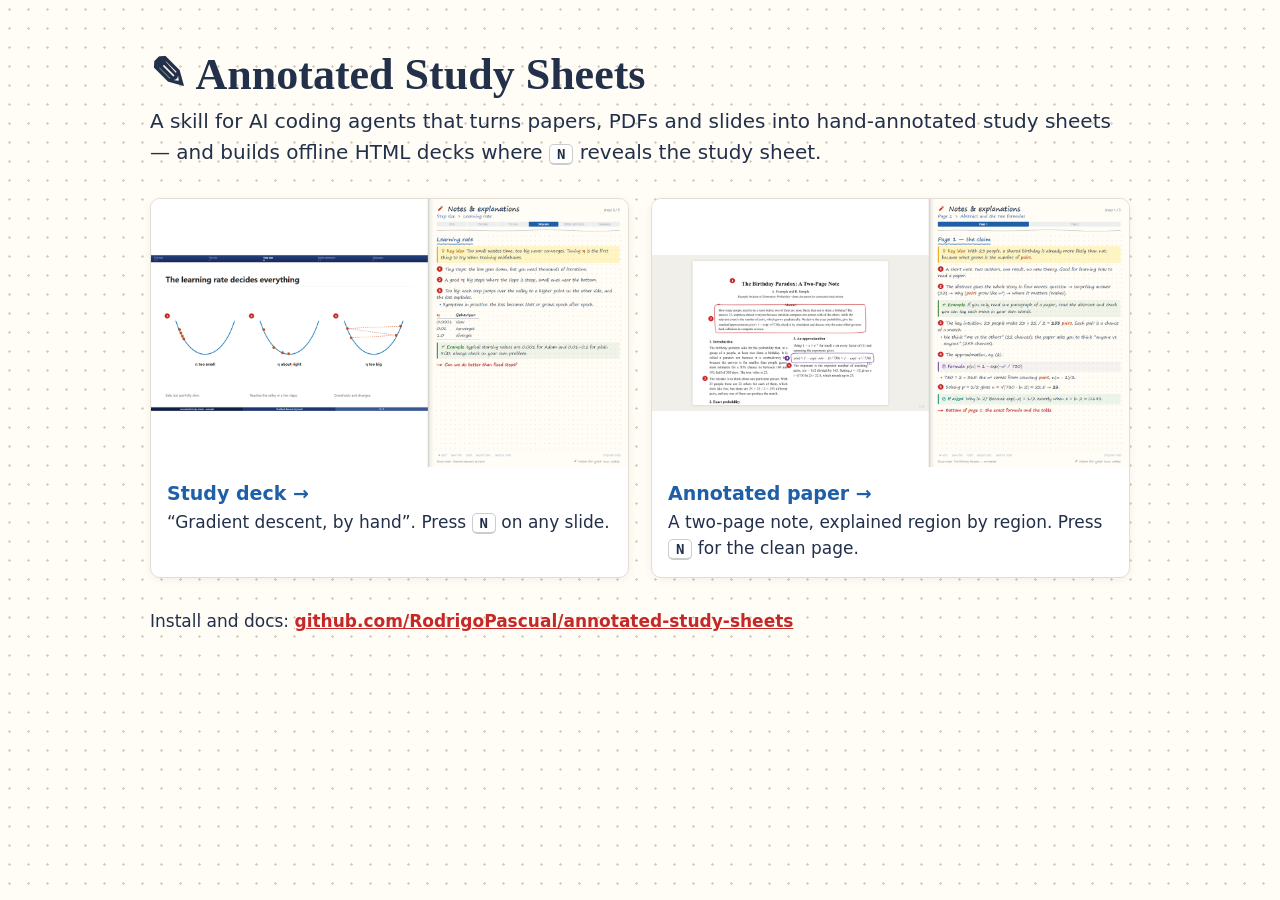
==== index.html @ 22794871 "Annotated Study Sheets v1.0.0" ====
<!doctype html>
<html lang="en">
<head>
<meta charset="utf-8">
<meta name="viewport" content="width=device-width, initial-scale=1">
<title>Annotated Study Sheets — annotate papers, PDFs and slides with AI (Claude Code skill)</title>
<meta name="description" content="Annotated Study Sheets: an Agent Skill for Claude Code that turns papers, PDFs and slides into hand-annotated study notes, and builds offline HTML presentations where pressing N reveals the study sheet behind every slide.">
<meta name="keywords" content="Claude Code skill, Agent Skills, Claude skills, annotate PDF, study notes, study guide, annotated paper, HTML presentation, slides, speaker notes, AI study tool, reveal.js alternative">
<meta name="author" content="Rodrigo Pascual-García">
<link rel="canonical" href="https://rodrigopascual.github.io/annotated-study-sheets/">
<meta property="og:type" content="website">
<meta property="og:site_name" content="Annotated Study Sheets">
<meta property="og:title" content="Annotated Study Sheets — hand-annotated study notes for papers, PDFs and slides">
<meta property="og:description" content="Annotated Study Sheets: an Agent Skill for Claude Code that turns papers, PDFs and slides into hand-annotated study notes, and builds offline HTML presentations where pressing N reveals the study sheet behind every slide.">
<meta property="og:url" content="https://rodrigopascual.github.io/annotated-study-sheets/">
<meta property="og:image" content="https://rodrigopascual.github.io/annotated-study-sheets/docs/img/deck-annotated.png">
<meta property="og:image:width" content="1440"><meta property="og:image:height" content="810">
<meta name="twitter:card" content="summary_large_image">
<meta name="twitter:title" content="Annotated Study Sheets — hand-annotated study notes for papers, PDFs and slides">
<meta name="twitter:description" content="Annotated Study Sheets: an Agent Skill for Claude Code that turns papers, PDFs and slides into hand-annotated study notes, and builds offline HTML presentations where pressing N reveals the study sheet behind every slide.">
<meta name="twitter:image" content="https://rodrigopascual.github.io/annotated-study-sheets/docs/img/deck-annotated.png">
<script type="application/ld+json">
{"@context":"https://schema.org","@type":"SoftwareSourceCode","name":"Annotated Study Sheets","description":"Annotated Study Sheets: an Agent Skill for Claude Code that turns papers, PDFs and slides into hand-annotated study notes, and builds offline HTML presentations where pressing N reveals the study sheet behind every slide.","codeRepository":"https://github.com/RodrigoPascual/annotated-study-sheets","programmingLanguage":["JavaScript","HTML","CSS","Python"],"license":"https://opensource.org/licenses/MIT","author":{"@type":"Person","name":"Rodrigo Pascual-García"},"keywords":"Claude Code skill, Agent Skills, annotate PDF, study notes, HTML presentation"}
</script>
<style>
  :root { --ink: #22304A; --accent: #1F5FA8; --red: #C62828; --paper: #FFFDF6; --dots: #D6D0C2; }
  body { margin: 0; background: var(--paper); background-image: radial-gradient(circle, var(--dots) 1.05px, transparent 1.45px); background-size: 19px 19px;
    color: var(--ink); font: 17px/1.55 "Segoe UI", system-ui, sans-serif; }
  main { max-width: 980px; margin: 0 auto; padding: 48px 20px 64px; }
  h1 { font: 700 44px "Segoe Print", "Bradley Hand", "Comic Sans MS", cursive; margin: 0 0 6px; }
  .lead { font-size: 20px; margin: 0 0 30px; }
  .grid { display: grid; grid-template-columns: repeat(auto-fit, minmax(280px, 1fr)); gap: 22px; }
  a.card { display: block; background: #fff; border: 1px solid #e3ded1; border-radius: 10px; overflow: hidden; color: inherit; text-decoration: none; box-shadow: 0 2px 10px rgba(0,0,0,.06); }
  a.card img { width: 100%; display: block; }
  a.card div { padding: 12px 16px 16px; }
  a.card b { color: var(--accent); font-size: 19px; }
  kbd { font: 600 14px Consolas, monospace; background: #fff; border: 1px solid #ccc; border-bottom-width: 2px; border-radius: 5px; padding: 1px 7px; }
  .note { margin-top: 30px; }
  .note a { color: var(--red); font-weight: 600; }
</style>
</head>
<body>
<main>
  <h1>✎ Annotated Study Sheets</h1>
  <p class="lead">A skill for AI coding agents that turns papers, PDFs and slides into hand-annotated study sheets — and builds offline HTML decks where <kbd>N</kbd> reveals the study sheet.</p>
  <div class="grid">
    <a class="card" href="examples/gradient-descent/index.html#4"><img src="docs/img/deck-annotated.png" alt="Study deck example">
      <div><b>Study deck →</b><br>“Gradient descent, by hand”. Press <kbd>N</kbd> on any slide.</div></a>
    <a class="card" href="examples/annotated-paper/index.html#1"><img src="docs/img/paper-page1.png" alt="Annotated paper example">
      <div><b>Annotated paper →</b><br>A two-page note, explained region by region. Press <kbd>N</kbd> for the clean page.</div></a>
  </div>
  <p class="note">Install and docs: <a href="https://github.com/RodrigoPascual/annotated-study-sheets">github.com/RodrigoPascual/annotated-study-sheets</a></p>
</main>
</body>
</html>
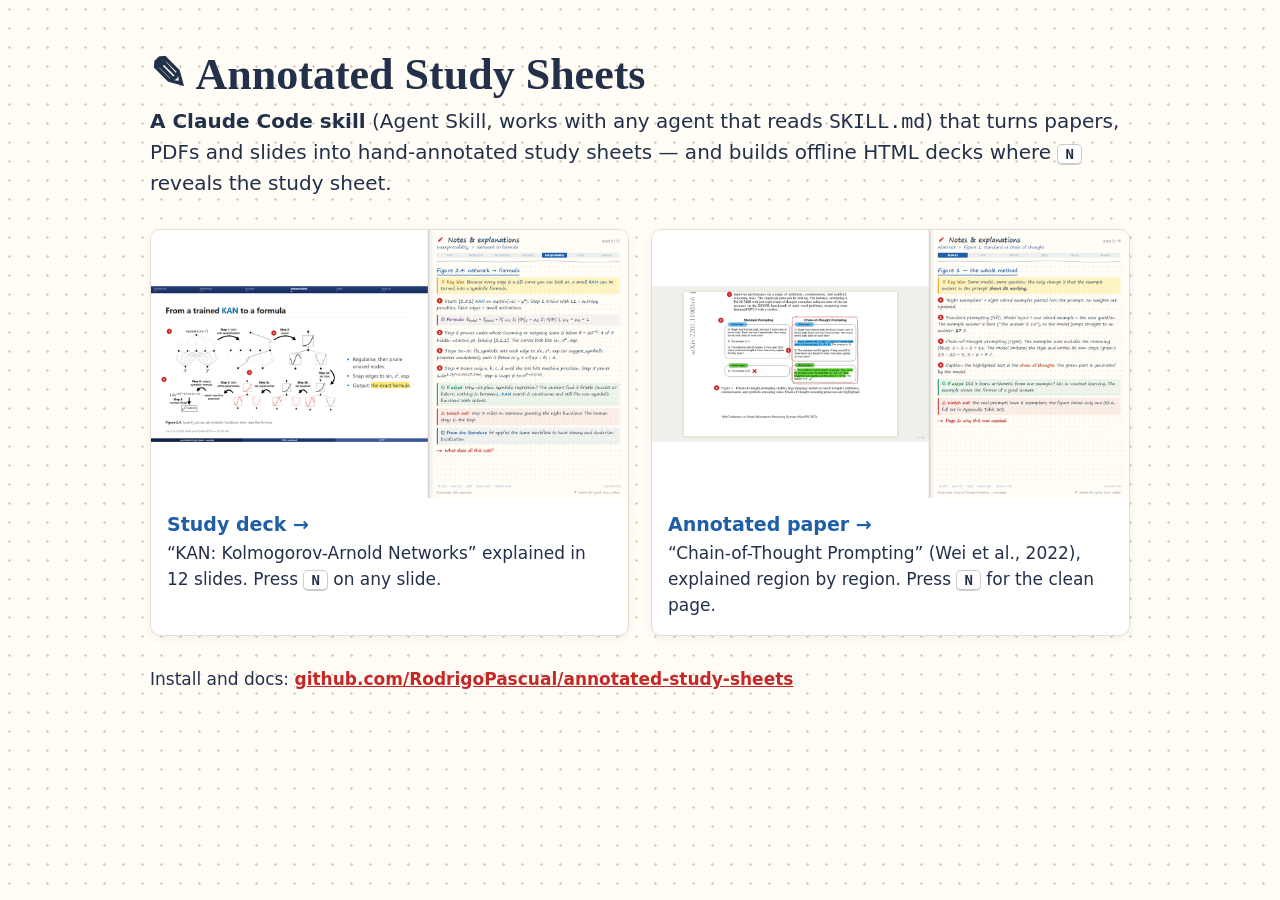
==== commit b4ca5499: "Annotated Study Sheets v1.0.0" ====
--- a/index.html
+++ b/index.html
@@ -10,13 +10,13 @@
 <link rel="canonical" href="https://rodrigopascual.github.io/annotated-study-sheets/">
 <meta property="og:type" content="website">
 <meta property="og:site_name" content="Annotated Study Sheets">
-<meta property="og:title" content="Annotated Study Sheets — hand-annotated study notes for papers, PDFs and slides">
+<meta property="og:title" content="Annotated Study Sheets — Claude Code skill for hand-annotated study notes on papers, PDFs and slides">
 <meta property="og:description" content="Annotated Study Sheets: an Agent Skill for Claude Code that turns papers, PDFs and slides into hand-annotated study notes, and builds offline HTML presentations where pressing N reveals the study sheet behind every slide.">
 <meta property="og:url" content="https://rodrigopascual.github.io/annotated-study-sheets/">
 <meta property="og:image" content="https://rodrigopascual.github.io/annotated-study-sheets/docs/img/deck-annotated.png">
 <meta property="og:image:width" content="1440"><meta property="og:image:height" content="810">
 <meta name="twitter:card" content="summary_large_image">
-<meta name="twitter:title" content="Annotated Study Sheets — hand-annotated study notes for papers, PDFs and slides">
+<meta name="twitter:title" content="Annotated Study Sheets — Claude Code skill for hand-annotated study notes on papers, PDFs and slides">
 <meta name="twitter:description" content="Annotated Study Sheets: an Agent Skill for Claude Code that turns papers, PDFs and slides into hand-annotated study notes, and builds offline HTML presentations where pressing N reveals the study sheet behind every slide.">
 <meta name="twitter:image" content="https://rodrigopascual.github.io/annotated-study-sheets/docs/img/deck-annotated.png">
 <script type="application/ld+json">
@@ -42,12 +42,12 @@
 <body>
 <main>
   <h1>✎ Annotated Study Sheets</h1>
-  <p class="lead">A skill for AI coding agents that turns papers, PDFs and slides into hand-annotated study sheets — and builds offline HTML decks where <kbd>N</kbd> reveals the study sheet.</p>
+  <p class="lead"><b>A Claude Code skill</b> (Agent Skill, works with any agent that reads <code>SKILL.md</code>) that turns papers, PDFs and slides into hand-annotated study sheets — and builds offline HTML decks where <kbd>N</kbd> reveals the study sheet.</p>
   <div class="grid">
-    <a class="card" href="examples/gradient-descent/index.html#4"><img src="docs/img/deck-annotated.png" alt="Study deck example">
-      <div><b>Study deck →</b><br>“Gradient descent, by hand”. Press <kbd>N</kbd> on any slide.</div></a>
-    <a class="card" href="examples/annotated-paper/index.html#1"><img src="docs/img/paper-page1.png" alt="Annotated paper example">
-      <div><b>Annotated paper →</b><br>A two-page note, explained region by region. Press <kbd>N</kbd> for the clean page.</div></a>
+    <a class="card" href="examples/kan-explained/index.html#5"><img src="docs/img/deck-annotated.png" alt="Study deck example">
+      <div><b>Study deck →</b><br>“KAN: Kolmogorov-Arnold Networks” explained in 12 slides. Press <kbd>N</kbd> on any slide.</div></a>
+    <a class="card" href="examples/chain-of-thought/index.html#2"><img src="docs/img/paper-page1.png" alt="Annotated paper example">
+      <div><b>Annotated paper →</b><br>“Chain-of-Thought Prompting” (Wei et al., 2022), explained region by region. Press <kbd>N</kbd> for the clean page.</div></a>
   </div>
   <p class="note">Install and docs: <a href="https://github.com/RodrigoPascual/annotated-study-sheets">github.com/RodrigoPascual/annotated-study-sheets</a></p>
 </main>
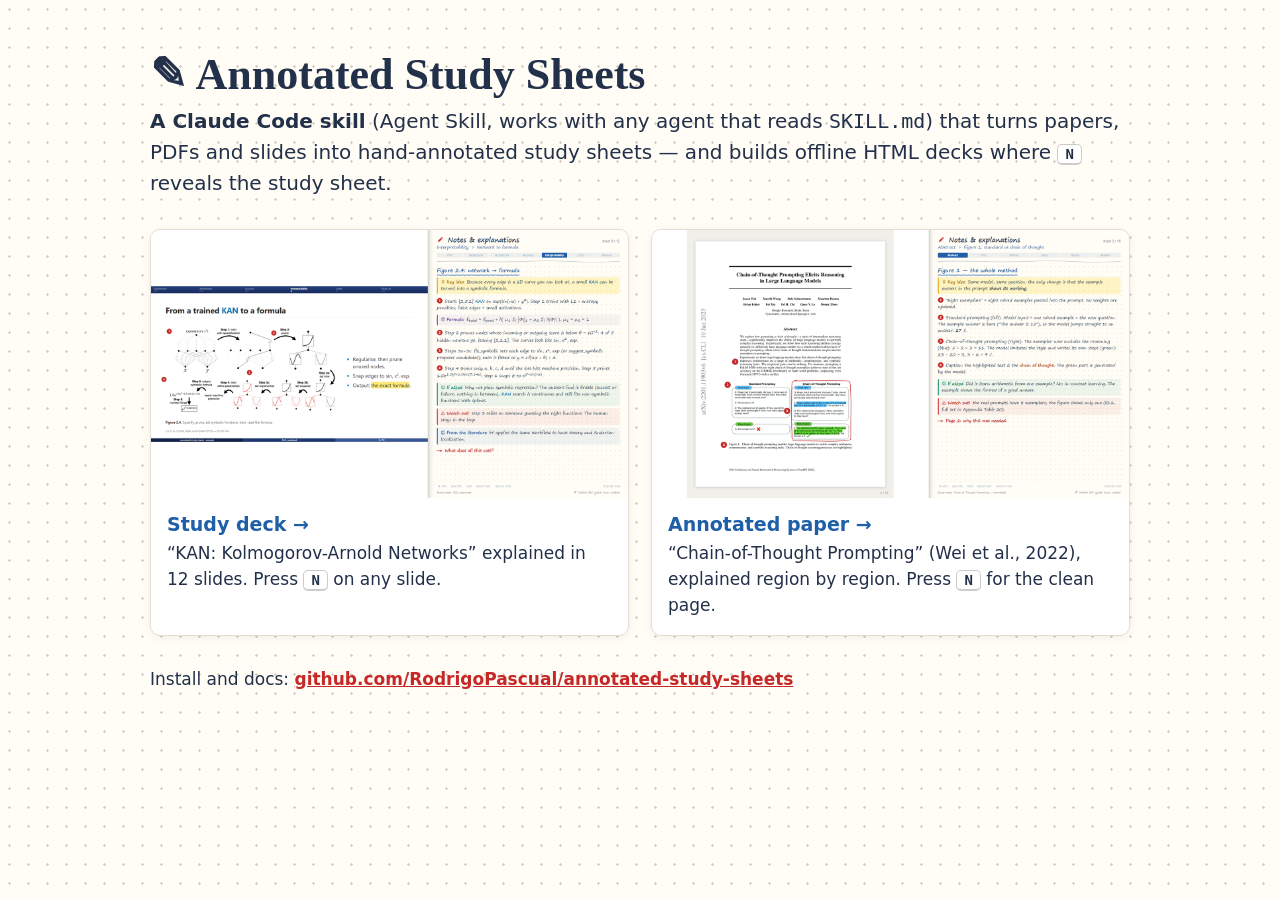
==== commit 31b8e161: "Full-page paper example, new GIFs, never modify originals" ====
--- a/index.html
+++ b/index.html
@@ -13,12 +13,12 @@
 <meta property="og:title" content="Annotated Study Sheets — Claude Code skill for hand-annotated study notes on papers, PDFs and slides">
 <meta property="og:description" content="Annotated Study Sheets: an Agent Skill for Claude Code that turns papers, PDFs and slides into hand-annotated study notes, and builds offline HTML presentations where pressing N reveals the study sheet behind every slide.">
 <meta property="og:url" content="https://rodrigopascual.github.io/annotated-study-sheets/">
-<meta property="og:image" content="https://rodrigopascual.github.io/annotated-study-sheets/docs/img/deck-annotated.png">
+<meta property="og:image" content="https://rodrigopascual.github.io/annotated-study-sheets/docs/img/deck-annotated-v2.png">
 <meta property="og:image:width" content="1440"><meta property="og:image:height" content="810">
 <meta name="twitter:card" content="summary_large_image">
 <meta name="twitter:title" content="Annotated Study Sheets — Claude Code skill for hand-annotated study notes on papers, PDFs and slides">
 <meta name="twitter:description" content="Annotated Study Sheets: an Agent Skill for Claude Code that turns papers, PDFs and slides into hand-annotated study notes, and builds offline HTML presentations where pressing N reveals the study sheet behind every slide.">
-<meta name="twitter:image" content="https://rodrigopascual.github.io/annotated-study-sheets/docs/img/deck-annotated.png">
+<meta name="twitter:image" content="https://rodrigopascual.github.io/annotated-study-sheets/docs/img/deck-annotated-v2.png">
 <script type="application/ld+json">
 {"@context":"https://schema.org","@type":"SoftwareSourceCode","name":"Annotated Study Sheets","description":"Annotated Study Sheets: an Agent Skill for Claude Code that turns papers, PDFs and slides into hand-annotated study notes, and builds offline HTML presentations where pressing N reveals the study sheet behind every slide.","codeRepository":"https://github.com/RodrigoPascual/annotated-study-sheets","programmingLanguage":["JavaScript","HTML","CSS","Python"],"license":"https://opensource.org/licenses/MIT","author":{"@type":"Person","name":"Rodrigo Pascual-García"},"keywords":"Claude Code skill, Agent Skills, annotate PDF, study notes, HTML presentation"}
 </script>
@@ -44,9 +44,9 @@
   <h1>✎ Annotated Study Sheets</h1>
   <p class="lead"><b>A Claude Code skill</b> (Agent Skill, works with any agent that reads <code>SKILL.md</code>) that turns papers, PDFs and slides into hand-annotated study sheets — and builds offline HTML decks where <kbd>N</kbd> reveals the study sheet.</p>
   <div class="grid">
-    <a class="card" href="examples/kan-explained/index.html#5"><img src="docs/img/deck-annotated.png" alt="Study deck example">
+    <a class="card" href="examples/kan-explained/index.html#5"><img src="docs/img/deck-annotated-v2.png" alt="Study deck example">
       <div><b>Study deck →</b><br>“KAN: Kolmogorov-Arnold Networks” explained in 12 slides. Press <kbd>N</kbd> on any slide.</div></a>
-    <a class="card" href="examples/chain-of-thought/index.html#2"><img src="docs/img/paper-page1.png" alt="Annotated paper example">
+    <a class="card" href="examples/chain-of-thought/index.html#2"><img src="docs/img/paper-page1-v4.png" alt="Annotated paper example">
       <div><b>Annotated paper →</b><br>“Chain-of-Thought Prompting” (Wei et al., 2022), explained region by region. Press <kbd>N</kbd> for the clean page.</div></a>
   </div>
   <p class="note">Install and docs: <a href="https://github.com/RodrigoPascual/annotated-study-sheets">github.com/RodrigoPascual/annotated-study-sheets</a></p>
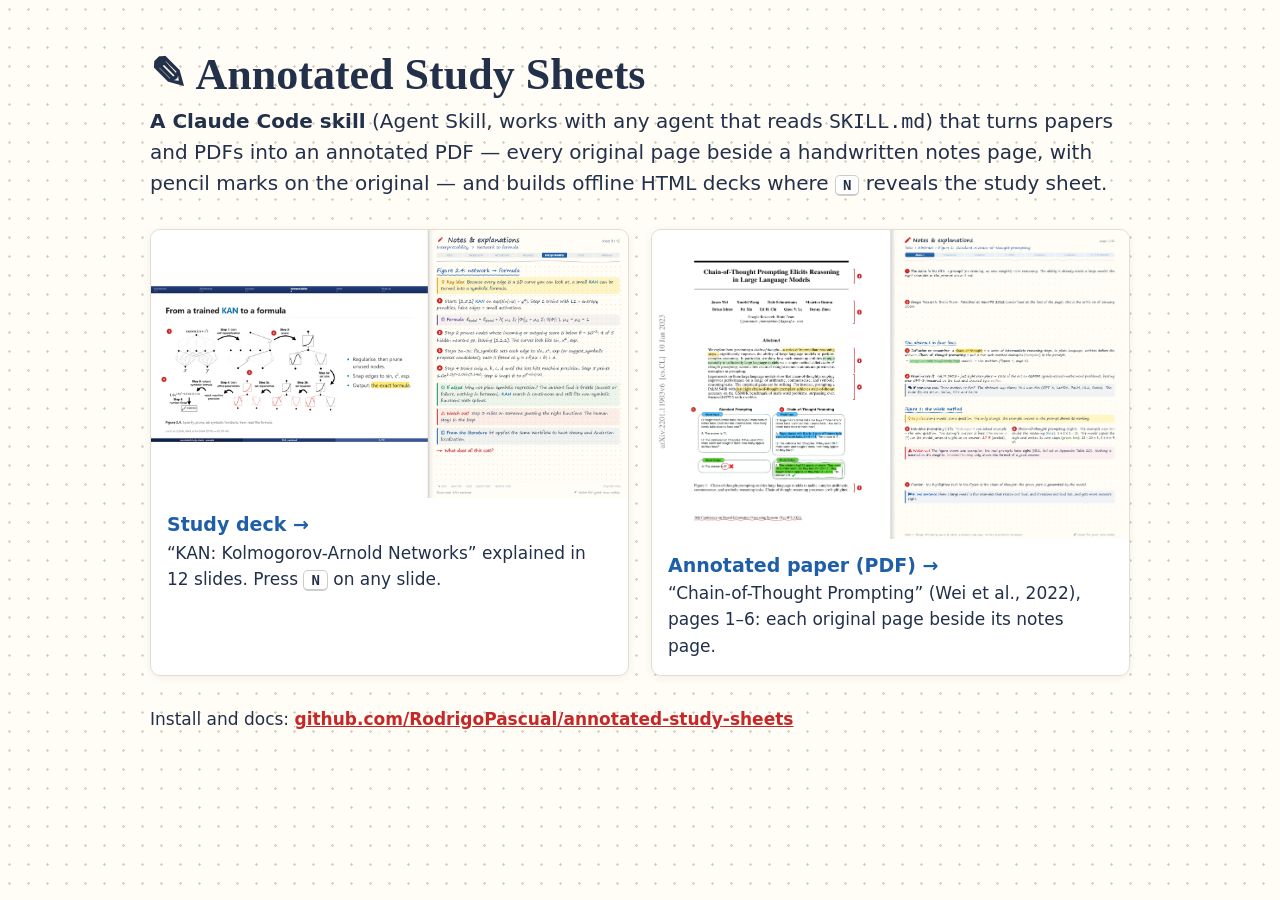
==== commit 54256144: "Annotated PDF output: original page beside a notes page; CoT example as PDF" ====
--- a/index.html
+++ b/index.html
@@ -4,23 +4,23 @@
 <meta charset="utf-8">
 <meta name="viewport" content="width=device-width, initial-scale=1">
 <title>Annotated Study Sheets — annotate papers, PDFs and slides with AI (Claude Code skill)</title>
-<meta name="description" content="Annotated Study Sheets: an Agent Skill for Claude Code that turns papers, PDFs and slides into hand-annotated study notes, and builds offline HTML presentations where pressing N reveals the study sheet behind every slide.">
-<meta name="keywords" content="Claude Code skill, Agent Skills, Claude skills, annotate PDF, study notes, study guide, annotated paper, HTML presentation, slides, speaker notes, AI study tool, reveal.js alternative">
+<meta name="description" content="Annotated Study Sheets: an Agent Skill for Claude Code that turns papers and PDFs into annotated PDF study guides, and builds offline HTML presentations where pressing N reveals the study sheet behind every slide.">
+<meta name="keywords" content="Claude Code skill, Agent Skills, Claude skills, annotate PDF, annotated PDF, study notes, study guide, annotated paper, HTML presentation, slides, speaker notes, AI study tool, reveal.js alternative">
 <meta name="author" content="Rodrigo Pascual-García">
 <link rel="canonical" href="https://rodrigopascual.github.io/annotated-study-sheets/">
 <meta property="og:type" content="website">
 <meta property="og:site_name" content="Annotated Study Sheets">
 <meta property="og:title" content="Annotated Study Sheets — Claude Code skill for hand-annotated study notes on papers, PDFs and slides">
-<meta property="og:description" content="Annotated Study Sheets: an Agent Skill for Claude Code that turns papers, PDFs and slides into hand-annotated study notes, and builds offline HTML presentations where pressing N reveals the study sheet behind every slide.">
+<meta property="og:description" content="Annotated Study Sheets: an Agent Skill for Claude Code that turns papers and PDFs into annotated PDF study guides, and builds offline HTML presentations where pressing N reveals the study sheet behind every slide.">
 <meta property="og:url" content="https://rodrigopascual.github.io/annotated-study-sheets/">
 <meta property="og:image" content="https://rodrigopascual.github.io/annotated-study-sheets/docs/img/deck-annotated-v2.png">
 <meta property="og:image:width" content="1440"><meta property="og:image:height" content="810">
 <meta name="twitter:card" content="summary_large_image">
 <meta name="twitter:title" content="Annotated Study Sheets — Claude Code skill for hand-annotated study notes on papers, PDFs and slides">
-<meta name="twitter:description" content="Annotated Study Sheets: an Agent Skill for Claude Code that turns papers, PDFs and slides into hand-annotated study notes, and builds offline HTML presentations where pressing N reveals the study sheet behind every slide.">
+<meta name="twitter:description" content="Annotated Study Sheets: an Agent Skill for Claude Code that turns papers and PDFs into annotated PDF study guides, and builds offline HTML presentations where pressing N reveals the study sheet behind every slide.">
 <meta name="twitter:image" content="https://rodrigopascual.github.io/annotated-study-sheets/docs/img/deck-annotated-v2.png">
 <script type="application/ld+json">
-{"@context":"https://schema.org","@type":"SoftwareSourceCode","name":"Annotated Study Sheets","description":"Annotated Study Sheets: an Agent Skill for Claude Code that turns papers, PDFs and slides into hand-annotated study notes, and builds offline HTML presentations where pressing N reveals the study sheet behind every slide.","codeRepository":"https://github.com/RodrigoPascual/annotated-study-sheets","programmingLanguage":["JavaScript","HTML","CSS","Python"],"license":"https://opensource.org/licenses/MIT","author":{"@type":"Person","name":"Rodrigo Pascual-García"},"keywords":"Claude Code skill, Agent Skills, annotate PDF, study notes, HTML presentation"}
+{"@context":"https://schema.org","@type":"SoftwareSourceCode","name":"Annotated Study Sheets","description":"Annotated Study Sheets: an Agent Skill for Claude Code that turns papers and PDFs into annotated PDF study guides, and builds offline HTML presentations where pressing N reveals the study sheet behind every slide.","codeRepository":"https://github.com/RodrigoPascual/annotated-study-sheets","programmingLanguage":["JavaScript","HTML","CSS","Python"],"license":"https://opensource.org/licenses/MIT","author":{"@type":"Person","name":"Rodrigo Pascual-García"},"keywords":"Claude Code skill, Agent Skills, annotate PDF, annotated PDF, study notes, HTML presentation"}
 </script>
 <style>
   :root { --ink: #22304A; --accent: #1F5FA8; --red: #C62828; --paper: #FFFDF6; --dots: #D6D0C2; }
@@ -42,12 +42,12 @@
 <body>
 <main>
   <h1>✎ Annotated Study Sheets</h1>
-  <p class="lead"><b>A Claude Code skill</b> (Agent Skill, works with any agent that reads <code>SKILL.md</code>) that turns papers, PDFs and slides into hand-annotated study sheets — and builds offline HTML decks where <kbd>N</kbd> reveals the study sheet.</p>
+  <p class="lead"><b>A Claude Code skill</b> (Agent Skill, works with any agent that reads <code>SKILL.md</code>) that turns papers and PDFs into an annotated PDF — every original page beside a handwritten notes page, with pencil marks on the original — and builds offline HTML decks where <kbd>N</kbd> reveals the study sheet.</p>
   <div class="grid">
     <a class="card" href="examples/kan-explained/index.html#5"><img src="docs/img/deck-annotated-v2.png" alt="Study deck example">
       <div><b>Study deck →</b><br>“KAN: Kolmogorov-Arnold Networks” explained in 12 slides. Press <kbd>N</kbd> on any slide.</div></a>
-    <a class="card" href="examples/chain-of-thought/index.html#2"><img src="docs/img/paper-page1-v4.png" alt="Annotated paper example">
-      <div><b>Annotated paper →</b><br>“Chain-of-Thought Prompting” (Wei et al., 2022), explained region by region. Press <kbd>N</kbd> for the clean page.</div></a>
+    <a class="card" href="examples/chain-of-thought-annotated/chain-of-thought-annotated.pdf"><img src="docs/img/paper-spread-p1.png" alt="Annotated PDF example: original page beside its notes page">
+      <div><b>Annotated paper (PDF) →</b><br>“Chain-of-Thought Prompting” (Wei et al., 2022), pages 1–6: each original page beside its notes page.</div></a>
   </div>
   <p class="note">Install and docs: <a href="https://github.com/RodrigoPascual/annotated-study-sheets">github.com/RodrigoPascual/annotated-study-sheets</a></p>
 </main>
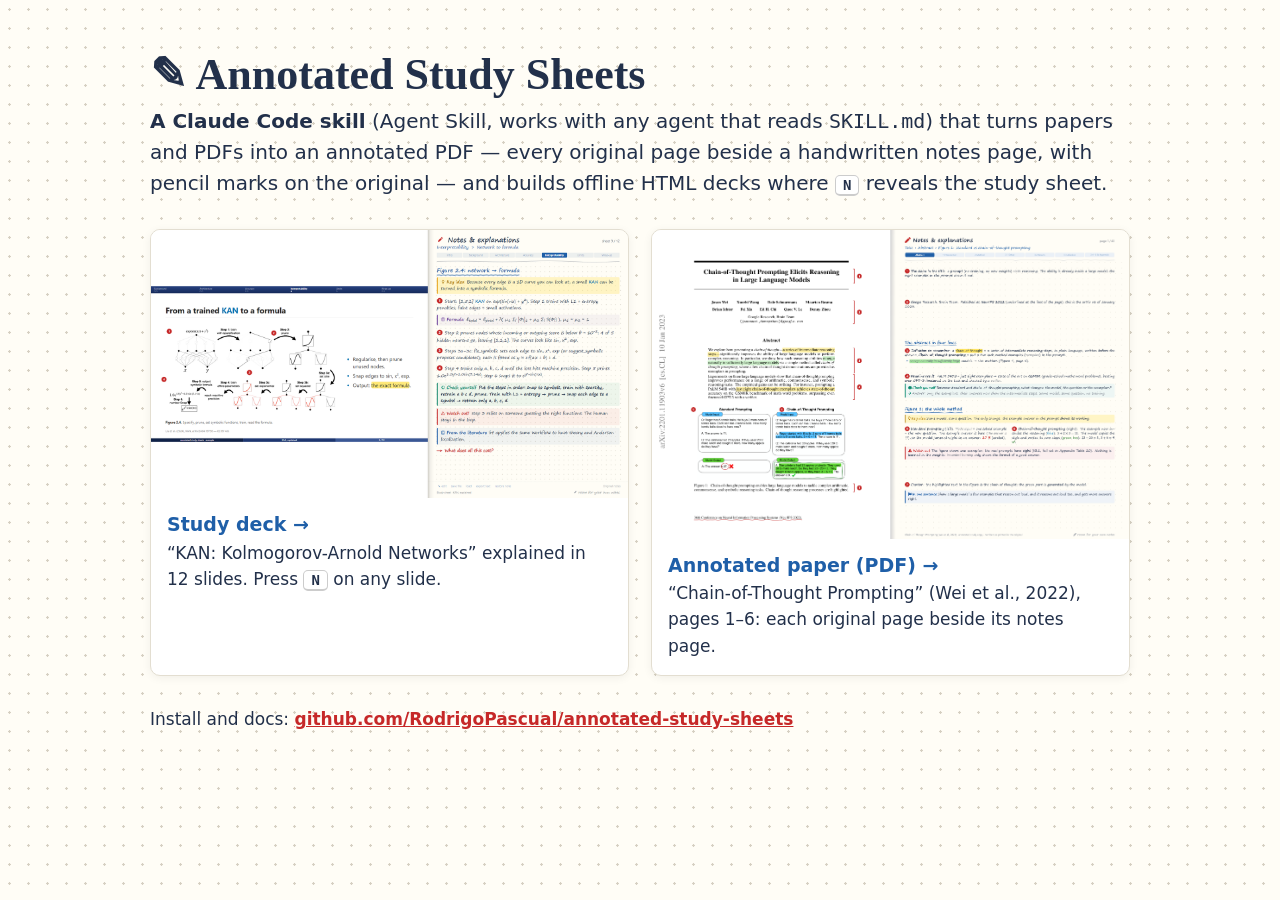
==== commit f2a3d503: "Add 'Check yourself' self-test boxes to PDF notes and decks" ====
--- a/index.html
+++ b/index.html
@@ -13,12 +13,12 @@
 <meta property="og:title" content="Annotated Study Sheets — Claude Code skill for hand-annotated study notes on papers, PDFs and slides">
 <meta property="og:description" content="Annotated Study Sheets: an Agent Skill for Claude Code that turns papers and PDFs into annotated PDF study guides, and builds offline HTML presentations where pressing N reveals the study sheet behind every slide.">
 <meta property="og:url" content="https://rodrigopascual.github.io/annotated-study-sheets/">
-<meta property="og:image" content="https://rodrigopascual.github.io/annotated-study-sheets/docs/img/deck-annotated-v2.png">
+<meta property="og:image" content="https://rodrigopascual.github.io/annotated-study-sheets/docs/img/deck-annotated-v3.png">
 <meta property="og:image:width" content="1440"><meta property="og:image:height" content="810">
 <meta name="twitter:card" content="summary_large_image">
 <meta name="twitter:title" content="Annotated Study Sheets — Claude Code skill for hand-annotated study notes on papers, PDFs and slides">
 <meta name="twitter:description" content="Annotated Study Sheets: an Agent Skill for Claude Code that turns papers and PDFs into annotated PDF study guides, and builds offline HTML presentations where pressing N reveals the study sheet behind every slide.">
-<meta name="twitter:image" content="https://rodrigopascual.github.io/annotated-study-sheets/docs/img/deck-annotated-v2.png">
+<meta name="twitter:image" content="https://rodrigopascual.github.io/annotated-study-sheets/docs/img/deck-annotated-v3.png">
 <script type="application/ld+json">
 {"@context":"https://schema.org","@type":"SoftwareSourceCode","name":"Annotated Study Sheets","description":"Annotated Study Sheets: an Agent Skill for Claude Code that turns papers and PDFs into annotated PDF study guides, and builds offline HTML presentations where pressing N reveals the study sheet behind every slide.","codeRepository":"https://github.com/RodrigoPascual/annotated-study-sheets","programmingLanguage":["JavaScript","HTML","CSS","Python"],"license":"https://opensource.org/licenses/MIT","author":{"@type":"Person","name":"Rodrigo Pascual-García"},"keywords":"Claude Code skill, Agent Skills, annotate PDF, annotated PDF, study notes, HTML presentation"}
 </script>
@@ -44,9 +44,9 @@
   <h1>✎ Annotated Study Sheets</h1>
   <p class="lead"><b>A Claude Code skill</b> (Agent Skill, works with any agent that reads <code>SKILL.md</code>) that turns papers and PDFs into an annotated PDF — every original page beside a handwritten notes page, with pencil marks on the original — and builds offline HTML decks where <kbd>N</kbd> reveals the study sheet.</p>
   <div class="grid">
-    <a class="card" href="examples/kan-explained/index.html#5"><img src="docs/img/deck-annotated-v2.png" alt="Study deck example">
+    <a class="card" href="examples/kan-explained/index.html#5"><img src="docs/img/deck-annotated-v3.png" alt="Study deck example">
       <div><b>Study deck →</b><br>“KAN: Kolmogorov-Arnold Networks” explained in 12 slides. Press <kbd>N</kbd> on any slide.</div></a>
-    <a class="card" href="examples/chain-of-thought-annotated/chain-of-thought-annotated.pdf"><img src="docs/img/paper-spread-p1.png" alt="Annotated PDF example: original page beside its notes page">
+    <a class="card" href="examples/chain-of-thought-annotated/chain-of-thought-annotated.pdf"><img src="docs/img/paper-spread-p1-v2.png" alt="Annotated PDF example: original page beside its notes page">
       <div><b>Annotated paper (PDF) →</b><br>“Chain-of-Thought Prompting” (Wei et al., 2022), pages 1–6: each original page beside its notes page.</div></a>
   </div>
   <p class="note">Install and docs: <a href="https://github.com/RodrigoPascual/annotated-study-sheets">github.com/RodrigoPascual/annotated-study-sheets</a></p>
